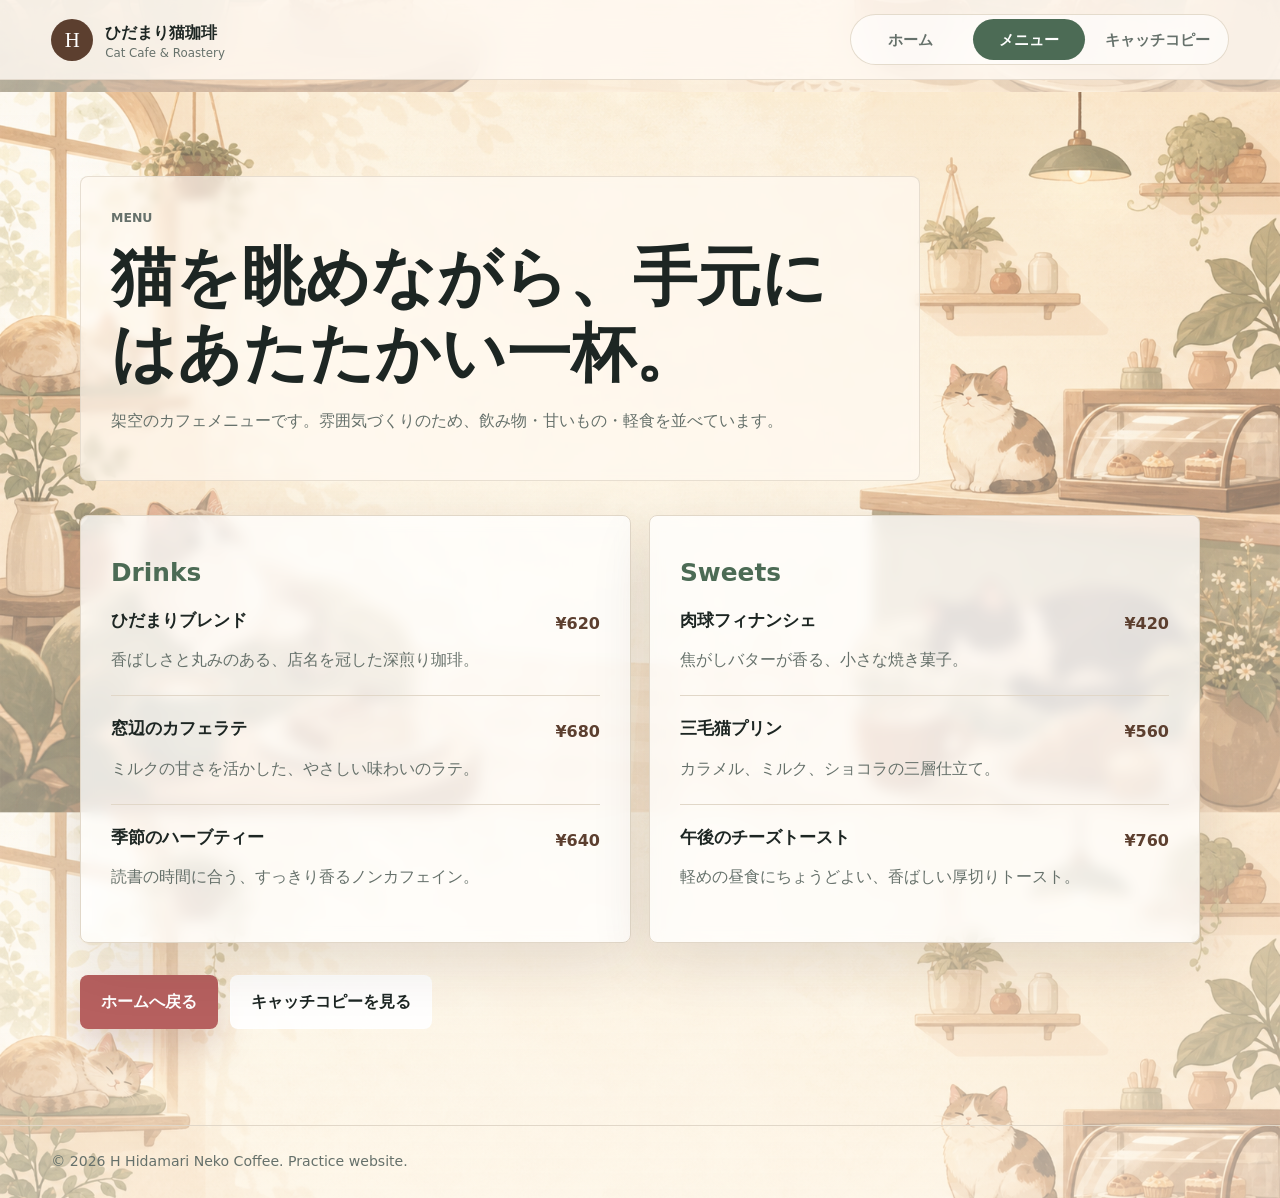
==== menu.html @ e4de25b0 "Add cat cafe website" ====
<!doctype html>
<html lang="ja">
  <head>
    <meta charset="utf-8">
    <meta name="viewport" content="width=device-width, initial-scale=1">
    <title>メニュー | ひだまり猫珈琲</title>
    <meta
      name="description"
      content="架空の猫カフェ「ひだまり猫珈琲」のメニューページです。"
    >
    <link rel="stylesheet" href="styles.css">
  </head>
  <body class="menu-background-page">
    <header class="site-header">
      <a class="brand" href="index.html" aria-label="ひだまり猫珈琲 ホーム">
        <span class="brand-mark">H</span>
        <span>
          <span class="brand-name">ひだまり猫珈琲</span>
          <span class="brand-subtitle">Cat Cafe & Roastery</span>
        </span>
      </a>
      <nav class="site-nav" aria-label="メインメニュー">
        <a href="index.html">ホーム</a>
        <a href="menu.html" aria-current="page">メニュー</a>
        <a href="copy.html">キャッチコピー</a>
      </nav>
    </header>

    <main class="page-shell">
      <section class="page-heading">
        <p class="eyebrow">Menu</p>
        <h1>猫を眺めながら、手元にはあたたかい一杯。</h1>
        <p>
          架空のカフェメニューです。雰囲気づくりのため、飲み物・甘いもの・軽食を並べています。
        </p>
      </section>

      <section class="menu-layout" aria-label="メニュー一覧">
        <div class="menu-column">
          <h2>Drinks</h2>
          <article class="menu-item">
            <div>
              <h3>ひだまりブレンド</h3>
              <p>香ばしさと丸みのある、店名を冠した深煎り珈琲。</p>
            </div>
            <span>¥620</span>
          </article>
          <article class="menu-item">
            <div>
              <h3>窓辺のカフェラテ</h3>
              <p>ミルクの甘さを活かした、やさしい味わいのラテ。</p>
            </div>
            <span>¥680</span>
          </article>
          <article class="menu-item">
            <div>
              <h3>季節のハーブティー</h3>
              <p>読書の時間に合う、すっきり香るノンカフェイン。</p>
            </div>
            <span>¥640</span>
          </article>
        </div>

        <div class="menu-column">
          <h2>Sweets</h2>
          <article class="menu-item">
            <div>
              <h3>肉球フィナンシェ</h3>
              <p>焦がしバターが香る、小さな焼き菓子。</p>
            </div>
            <span>¥420</span>
          </article>
          <article class="menu-item">
            <div>
              <h3>三毛猫プリン</h3>
              <p>カラメル、ミルク、ショコラの三層仕立て。</p>
            </div>
            <span>¥560</span>
          </article>
          <article class="menu-item">
            <div>
              <h3>午後のチーズトースト</h3>
              <p>軽めの昼食にちょうどよい、香ばしい厚切りトースト。</p>
            </div>
            <span>¥760</span>
          </article>
        </div>
      </section>

      <div class="page-actions">
        <a class="button primary" href="index.html">ホームへ戻る</a>
        <a class="button secondary" href="copy.html">キャッチコピーを見る</a>
      </div>
    </main>

    <footer class="site-footer">
      <p>© 2026 H Hidamari Neko Coffee. Practice website.</p>
    </footer>
    <script src="script.js"></script>
  </body>
</html>
---- styles.css ----
:root {
  --ink: #1d2623;
  --muted: #66716b;
  --paper: #fffaf2;
  --surface: #ffffff;
  --line: #e1d7c8;
  --coffee: #5c3f2f;
  --leaf: #4c6b55;
  --ochre: #bd813a;
  --rose: #b6605f;
  --shadow: 0 20px 60px rgba(49, 37, 26, 0.12);
}

* {
  box-sizing: border-box;
}

html {
  scroll-behavior: smooth;
}

body {
  margin: 0;
  color: var(--ink);
  background:
    linear-gradient(180deg, rgba(255, 250, 242, 0.94), rgba(250, 244, 236, 0.98)),
    var(--paper);
  font-family:
    "Hiragino Sans", "Yu Gothic", "YuGothic", "Noto Sans JP", system-ui,
    sans-serif;
  line-height: 1.7;
}

body.menu-background-page,
body.catchphrase-background-page {
  min-height: 100vh;
  background-color: var(--paper);
  background-position: center 92px;
  background-repeat: repeat-y;
  background-size: min(100vw, 1500px) auto;
  background-attachment: scroll;
}

body.menu-background-page {
  background-image:
    linear-gradient(180deg, rgba(255, 250, 242, 0.24), rgba(255, 250, 242, 0.54)),
    url("assets/menu-background.png");
}

body.catchphrase-background-page {
  background-image:
    linear-gradient(180deg, rgba(255, 250, 242, 0.22), rgba(255, 250, 242, 0.5)),
    url("assets/catchphrase-background.png");
}

a {
  color: inherit;
}

.site-header {
  position: sticky;
  top: 0;
  z-index: 20;
  display: flex;
  align-items: center;
  justify-content: space-between;
  gap: 20px;
  min-height: 76px;
  padding: 14px clamp(18px, 4vw, 54px);
  border-bottom: 1px solid rgba(225, 215, 200, 0.86);
  background: rgba(255, 250, 242, 0.84);
  backdrop-filter: blur(16px);
}

.brand {
  display: inline-flex;
  align-items: center;
  gap: 12px;
  min-width: 0;
  text-decoration: none;
}

.brand-mark {
  display: grid;
  flex: 0 0 42px;
  width: 42px;
  height: 42px;
  place-items: center;
  border-radius: 50%;
  color: #fff;
  background: var(--coffee);
  font-family: Georgia, serif;
  font-size: 1.3rem;
}

.brand-name,
.brand-subtitle {
  display: block;
  white-space: nowrap;
}

.brand-name {
  font-weight: 800;
  letter-spacing: 0;
}

.brand-subtitle {
  color: var(--muted);
  font-size: 0.74rem;
  line-height: 1.2;
}

.site-nav {
  display: flex;
  align-items: center;
  gap: 6px;
  padding: 4px;
  border: 1px solid rgba(225, 215, 200, 0.9);
  border-radius: 999px;
  background: rgba(255, 255, 255, 0.64);
}

.site-nav a {
  min-width: 112px;
  padding: 8px 14px;
  border-radius: 999px;
  color: var(--muted);
  font-size: 0.92rem;
  font-weight: 700;
  text-align: center;
  text-decoration: none;
}

.site-nav a:hover,
.site-nav a:focus-visible,
.site-nav a[aria-current="page"] {
  color: #fff;
  background: var(--leaf);
  outline: none;
}

.hero {
  position: relative;
  min-height: calc(100vh - 76px);
  overflow: hidden;
  display: grid;
  align-items: center;
  padding: clamp(42px, 7vw, 96px) clamp(18px, 6vw, 88px);
  isolation: isolate;
}

.hero-image {
  position: absolute;
  inset: 0;
  z-index: -2;
  width: 100%;
  height: 100%;
  object-fit: cover;
}

.hero-overlay {
  position: absolute;
  inset: 0;
  z-index: -1;
  background:
    linear-gradient(90deg, rgba(23, 24, 20, 0.72), rgba(23, 24, 20, 0.24) 58%, rgba(23, 24, 20, 0.08)),
    linear-gradient(180deg, rgba(0, 0, 0, 0.16), rgba(0, 0, 0, 0.34));
}

.hero-content {
  max-width: 720px;
  color: #fff;
}

.eyebrow {
  margin: 0 0 12px;
  color: var(--ochre);
  font-size: 0.78rem;
  font-weight: 900;
  letter-spacing: 0;
  text-transform: uppercase;
}

.hero .eyebrow {
  color: #f5c26a;
}

h1,
h2,
h3,
p {
  overflow-wrap: anywhere;
}

h1,
h2,
h3 {
  margin: 0;
  line-height: 1.18;
  letter-spacing: 0;
}

.hero h1 {
  max-width: 12em;
  font-size: clamp(2.8rem, 8vw, 6.8rem);
  font-weight: 900;
}

.hero-lead {
  max-width: 610px;
  margin: 24px 0 0;
  color: rgba(255, 255, 255, 0.9);
  font-size: clamp(1rem, 2vw, 1.24rem);
}

.hero-actions,
.page-actions {
  display: flex;
  flex-wrap: wrap;
  gap: 12px;
  margin-top: 32px;
}

.button {
  display: inline-flex;
  align-items: center;
  justify-content: center;
  min-height: 48px;
  padding: 12px 20px;
  border: 1px solid transparent;
  border-radius: 8px;
  font-weight: 800;
  text-decoration: none;
  transition:
    transform 160ms ease,
    box-shadow 160ms ease,
    background 160ms ease;
}

.button:hover,
.button:focus-visible {
  transform: translateY(-2px);
  outline: none;
}

.button.primary {
  color: #fff;
  background: var(--rose);
  box-shadow: 0 16px 36px rgba(116, 55, 48, 0.22);
}

.button.secondary {
  color: var(--ink);
  border-color: rgba(255, 255, 255, 0.45);
  background: rgba(255, 255, 255, 0.9);
}

.intro-section,
.page-shell,
.copy-page {
  width: min(1120px, calc(100% - 36px));
  margin: 0 auto;
}

.intro-section {
  padding: clamp(54px, 8vw, 108px) 0;
}

.page-heading h1,
.copy-hero h1 {
  font-size: clamp(2rem, 5vw, 4rem);
}

.page-heading p,
.copy-hero p {
  color: var(--muted);
}

.feature-grid {
  display: grid;
  grid-template-columns: repeat(3, minmax(0, 1fr));
  gap: 14px;
}

.feature-card,
.menu-column,
.copy-card {
  border: 1px solid var(--line);
  border-radius: 8px;
  background: rgba(255, 255, 255, 0.74);
  box-shadow: var(--shadow);
  backdrop-filter: blur(7px);
}

.feature-card {
  min-height: 220px;
  padding: 22px;
}

.feature-number,
.copy-card span {
  color: var(--rose);
  font-size: 0.78rem;
  font-weight: 900;
}

.feature-card h3,
.menu-column h2,
.copy-card h2 {
  margin-top: 12px;
}

.feature-card p,
.menu-item p {
  margin-bottom: 0;
  color: var(--muted);
}

.page-shell,
.copy-page {
  padding: clamp(54px, 8vw, 96px) 0;
}

.page-heading,
.copy-hero {
  max-width: 840px;
  padding: clamp(18px, 3vw, 30px);
  border: 1px solid rgba(225, 215, 200, 0.78);
  border-radius: 8px;
  background: rgba(255, 250, 242, 0.68);
  backdrop-filter: blur(5px);
}

.menu-layout {
  display: grid;
  grid-template-columns: repeat(2, minmax(0, 1fr));
  gap: 18px;
  margin-top: 34px;
}

.menu-column {
  padding: clamp(20px, 3vw, 30px);
}

.menu-column h2 {
  color: var(--leaf);
  font-size: 1.55rem;
}

.menu-item {
  display: grid;
  grid-template-columns: 1fr auto;
  gap: 18px;
  padding: 22px 0;
  border-bottom: 1px solid var(--line);
}

.menu-item:last-child {
  border-bottom: 0;
}

.menu-item h3 {
  font-size: 1.08rem;
}

.menu-item span {
  color: var(--coffee);
  font-weight: 900;
}

.copy-page {
  min-height: calc(100vh - 154px);
}

.copy-hero {
  padding: clamp(28px, 5vw, 54px) 0 12px;
}

.copy-hero h1 {
  color: var(--coffee);
}

.copy-list {
  display: grid;
  grid-template-columns: repeat(3, minmax(0, 1fr));
  gap: 16px;
  margin-top: 34px;
}

.copy-card {
  min-height: 360px;
  display: flex;
  flex-direction: column;
  justify-content: space-between;
  gap: 18px;
  padding: 18px;
}

.copy-card h2 {
  font-size: clamp(1.3rem, 2vw, 1.8rem);
}

.copy-illustration {
  width: 100%;
  aspect-ratio: 16 / 10;
  object-fit: cover;
  border: 1px solid rgba(225, 215, 200, 0.86);
  border-radius: 8px;
}

.site-footer {
  padding: 24px clamp(18px, 4vw, 54px);
  border-top: 1px solid var(--line);
  color: var(--muted);
  font-size: 0.88rem;
}

.site-footer p {
  margin: 0;
}

@media (max-width: 820px) {
  .site-header {
    position: static;
    flex-direction: column;
    align-items: stretch;
  }

  .site-nav {
    justify-content: space-between;
    width: 100%;
    border-radius: 8px;
  }

  .site-nav a {
    flex: 1;
    min-width: 0;
    padding-right: 8px;
    padding-left: 8px;
  }

  .hero {
    min-height: 760px;
    align-items: end;
  }

  .hero-overlay {
    background:
      linear-gradient(180deg, rgba(23, 24, 20, 0.18), rgba(23, 24, 20, 0.82)),
      linear-gradient(90deg, rgba(23, 24, 20, 0.45), rgba(23, 24, 20, 0.18));
  }

  .intro-section,
  .menu-layout,
  .copy-list {
    grid-template-columns: 1fr;
  }

  body.menu-background-page,
  body.catchphrase-background-page {
    background-position: center 148px;
    background-size: 100vw auto;
  }

  .feature-grid {
    grid-template-columns: 1fr;
  }
}

@media (max-width: 520px) {
  .brand {
    align-items: flex-start;
  }

  .brand-name {
    white-space: normal;
  }

  .hero {
    min-height: 700px;
    padding-top: 32px;
    padding-bottom: 42px;
  }

  .hero h1 {
    font-size: 2.55rem;
  }

  .button {
    width: 100%;
  }

  .page-heading,
  .copy-hero {
    padding: 18px;
  }

  .copy-card {
    min-height: 330px;
  }
}
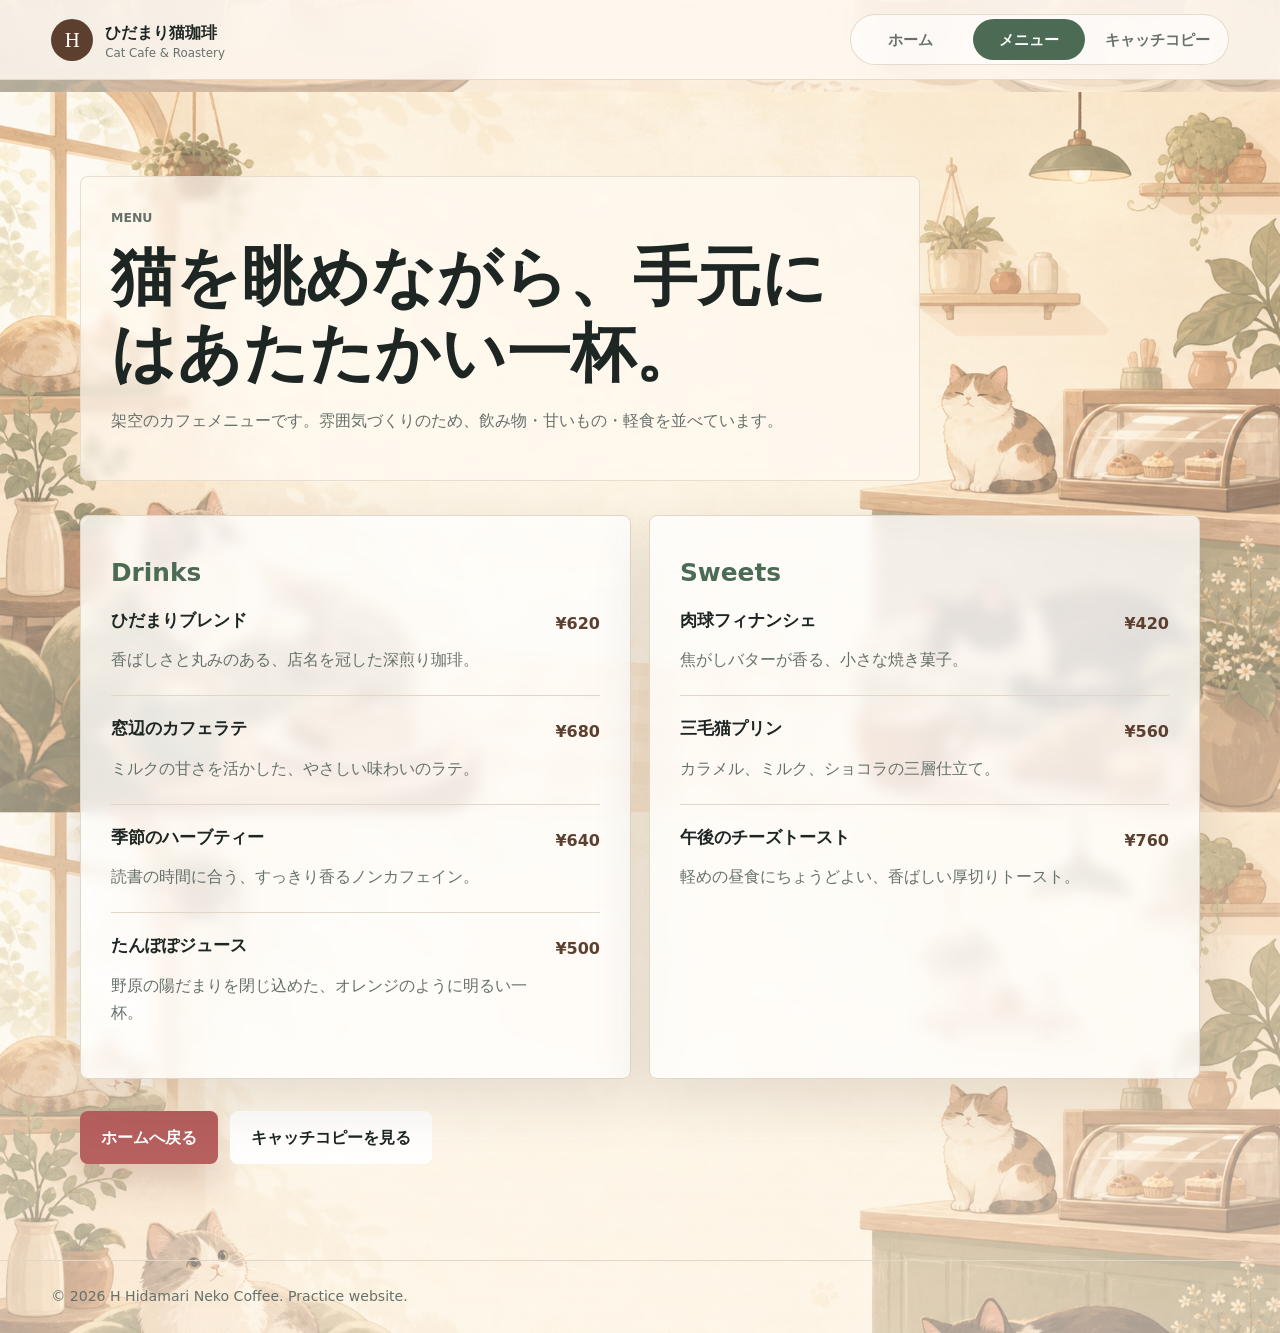
==== commit 7507e96a: "Update menu and catch copy styling" ====
--- a/menu.html
+++ b/menu.html
@@ -59,6 +59,13 @@
             </div>
             <span>¥640</span>
           </article>
+          <article class="menu-item">
+            <div>
+              <h3>たんぽぽジュース</h3>
+              <p>野原の陽だまりを閉じ込めた、オレンジのように明るい一杯。</p>
+            </div>
+            <span>¥500</span>
+          </article>
         </div>
 
         <div class="menu-column">
--- a/styles.css
+++ b/styles.css
@@ -373,11 +373,25 @@
 }
 
 .copy-hero {
-  padding: clamp(28px, 5vw, 54px) 0 12px;
+  display: grid;
+  place-items: center;
+  min-height: 280px;
+  padding: clamp(34px, 6vw, 64px) clamp(24px, 5vw, 72px);
+  text-align: center;
+}
+
+.copy-hero .eyebrow {
+  margin-bottom: 14px;
 }
 
 .copy-hero h1 {
   color: var(--coffee);
+  max-width: 12em;
+}
+
+.copy-hero p {
+  max-width: 680px;
+  margin: 22px auto 0;
 }
 
 .copy-list {
